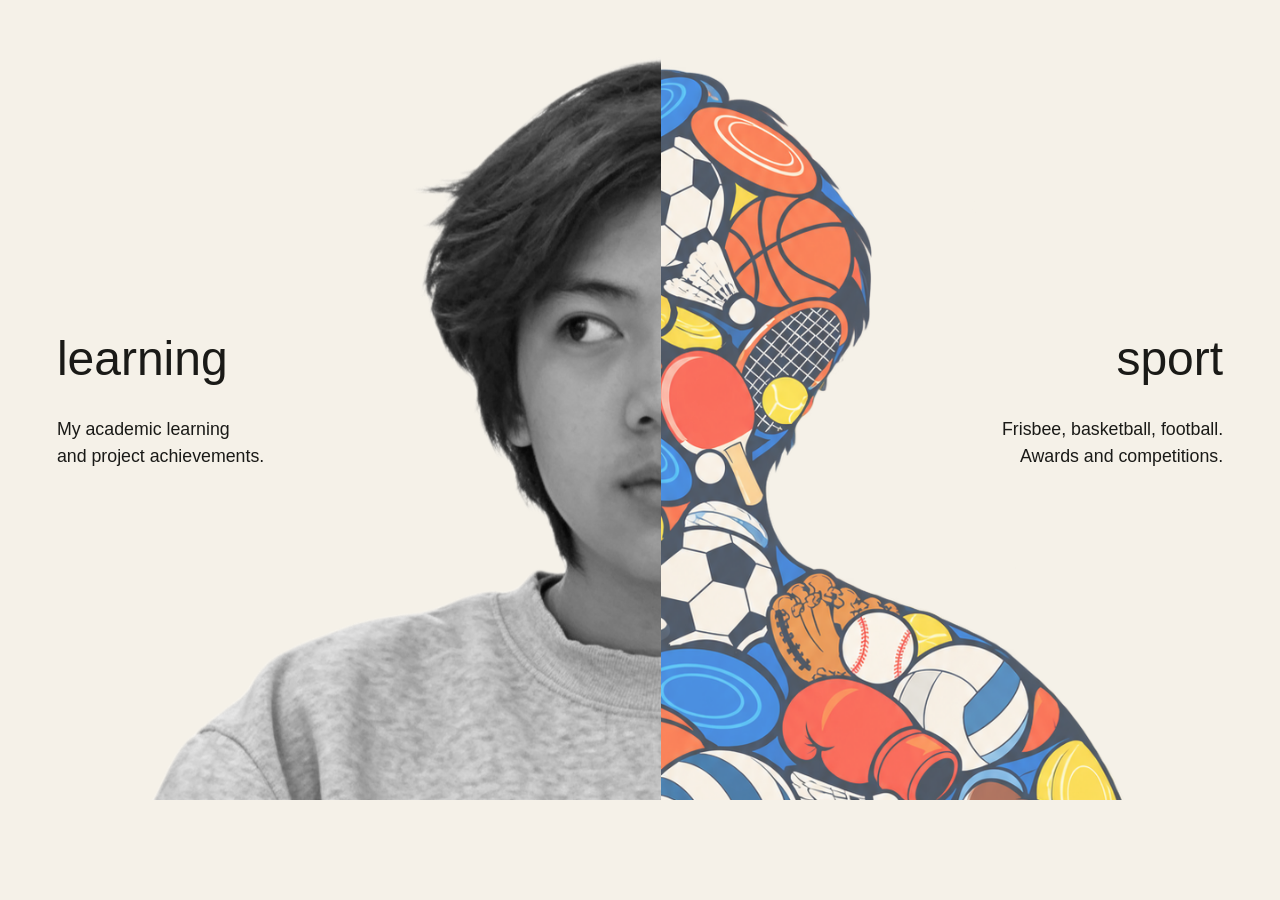
==== learner-sport-html/index.html @ 9e8c5ac2 "Add files via upload" ====
<!doctype html>
<html lang="en"><head><meta charset="utf-8"><meta name="viewport" content="width=device-width,initial-scale=1"><meta name="description" content="A personal portfolio of learning, sport and achievements."><title>Learner · Sport</title><link rel="stylesheet" href="styles.css"></head><body>
<main class="page home" data-figma-node="89:2"><h1 class="visually-hidden">Learner · Sport</h1>
<img class="home__portrait-right" src="assets/image-1.png" alt="Right half of a portrait filled with colorful sports equipment" width="543" height="900">
<img class="home__portrait-left" src="assets/image-2.png" alt="Left half of a black and white portrait" width="696" height="900">
<div class="home__labels"><section class="home__label"><h2 class="home__heading">learning</h2><p class="home__description">My academic learning<br>and project achievements.</p></section><section class="home__label home__label--sport"><h2 class="home__heading"><a href="sport.html">sport</a></h2><p class="home__description">Frisbee, basketball, football.<br>Awards and competitions.</p></section></div>
</main></body></html>
---- learner-sport-html/styles.css ----
:root{--paper:#f5f1e8;--ink:#1a1a17;--border:#c2baab;--page-width:1440px;--gutter:96px}*{box-sizing:border-box}html{background:var(--paper);color:var(--ink);font-family:Inter,Arial,Helvetica,sans-serif}body{margin:0}a{color:inherit;text-decoration:none}a:focus-visible{outline:2px solid currentColor;outline-offset:8px}a:hover{text-decoration:underline;text-underline-offset:6px}h1,h2,p,figure{margin:0}img{display:block;max-width:100%}.page{position:relative;max-width:var(--page-width);min-height:900px;margin:auto;background:var(--paper)}.nav{position:absolute;top:48px;left:96px;right:96px;display:flex;justify-content:space-between;align-items:flex-start;gap:32px;font-size:20px;line-height:1.45;z-index:5}.nav--inline{justify-content:flex-start}.title{font-size:88px;font-weight:600;letter-spacing:-1.5px;line-height:1.45}.section-title{font-size:26px;font-weight:600;line-height:1.45}.copy{font-size:21px;font-weight:400;line-height:1.45}.section{display:flex;flex-direction:column;gap:10px}.home{height:900px;min-height:0;overflow:hidden}.home__labels{position:absolute;left:64px;right:64px;top:180px;height:540px;display:flex;justify-content:space-between;align-items:center;z-index:2;pointer-events:none}.home__label{width:300px;display:flex;flex-direction:column;gap:16px;pointer-events:auto}.home__label--sport{text-align:right}.home__heading{font-size:54px;font-weight:400;line-height:normal;height:80px}.home__description{font-size:20px;line-height:1.5}.home__portrait-left{position:absolute;left:48px;top:0;width:696px;height:900px;max-width:none;pointer-events:none}.home__portrait-right{position:absolute;left:744px;top:0;width:543px;height:900px;max-width:none;pointer-events:none}.catalog{padding:140px var(--gutter) 90px}.catalog__intro{margin:24px 0;font-size:22px;line-height:normal}.catalog__grid{display:grid;grid-template-columns:repeat(3,minmax(0,1fr));gap:30px}.sport-card{display:flex;flex-direction:column;gap:20px}.sport-card__photo{height:360px;border:1px solid var(--border);display:flex;align-items:center;justify-content:center;font-size:18px;line-height:1.45}.sport-card__title{font-size:34px;line-height:1.45;font-weight:600}.football{padding:80px var(--gutter) 42px}.football__content{display:flex;flex-direction:column;gap:26px}.football__photos{height:252px;display:flex;align-items:center;justify-content:center;gap:32px}.football__solo{width:307px;height:230px}.football__team{width:360px;height:252px}.football__photos img{width:100%;height:100%;object-fit:cover}.swimming{padding:115px var(--gutter) 90px}.swimming__grid{display:grid;grid-template-columns:600px 584px;gap:64px;align-items:start}.swimming__text{display:flex;flex-direction:column;gap:24px}.swimming__stats{display:flex;flex-direction:column;gap:8px;font-size:24px;line-height:1.45;font-weight:600}.swimming__photo{width:584px;height:650px;border:1px solid var(--border);overflow:hidden}.swimming__photo img{width:100%;height:100%;object-fit:cover}.frisbee{height:900px;min-height:0;overflow:hidden;padding:120px var(--gutter) 0}.frisbee__content{display:flex;flex-direction:column;gap:32px}.frisbee .title{line-height:1.5}.frisbee__about .section-title{font-size:24px;line-height:1.5}.frisbee__about .copy{font-size:20px;line-height:1.5}.frisbee__columns{display:grid;grid-template-columns:repeat(2,minmax(0,1fr));gap:64px;height:160px;overflow:hidden}.frisbee__columns .section{gap:16px}.frisbee__columns .section-title{font-size:30px;line-height:1.5}.frisbee__columns .copy{font-size:22px;line-height:1.5}.frisbee__photo{position:absolute;left:96px;top:574px;width:495px;height:311px}.frisbee__photo img{width:100%;height:100%;object-fit:cover}.visually-hidden{position:absolute;width:1px;height:1px;padding:0;margin:-1px;overflow:hidden;clip:rect(0,0,0,0);white-space:nowrap;border:0}
@media(min-width:761px) and (max-width:1439px){:root{--gutter:6.666667vw}.page{min-height:62.5vw}.nav{top:3.333333vw;left:6.666667vw;right:6.666667vw;font-size:1.388889vw;gap:2.222222vw}.title{font-size:6.111111vw;letter-spacing:-.104167vw}.section-title{font-size:1.805556vw}.copy{font-size:1.458333vw}.section{gap:.694444vw}.home{height:62.5vw}.home__labels{left:4.444444vw;right:4.444444vw;top:12.5vw;height:37.5vw}.home__label{width:20.833333vw;gap:1.111111vw}.home__heading{font-size:3.75vw;height:5.555556vw}.home__description{font-size:1.388889vw}.home__portrait-left{left:3.333333vw;width:48.333333vw;height:62.5vw}.home__portrait-right{left:51.666667vw;width:37.708333vw;height:62.5vw}.catalog{padding-top:9.722222vw}.catalog__intro{margin:1.666667vw 0;font-size:1.527778vw}.catalog__grid{gap:2.083333vw}.sport-card{gap:1.388889vw}.sport-card__photo{height:25vw;font-size:1.25vw}.sport-card__title{font-size:2.361111vw}.football{padding-top:5.555556vw}.football__content{gap:1.805556vw}.football__photos{height:17.5vw;gap:2.222222vw}.football__solo{width:21.319444vw;height:15.972222vw}.football__team{width:25vw;height:17.5vw}.swimming{padding-top:7.986111vw}.swimming__grid{grid-template-columns:minmax(0,600fr) minmax(0,584fr);gap:4.444444vw}.swimming__text{gap:1.666667vw}.swimming__stats{font-size:1.666667vw;gap:.555556vw}.swimming__photo{width:100%;height:45.138889vw}.frisbee{height:62.5vw;padding-top:8.333333vw}.frisbee__content{gap:2.222222vw}.frisbee__about .section-title{font-size:1.666667vw}.frisbee__about .copy{font-size:1.388889vw}.frisbee__columns{gap:4.444444vw;height:11.111111vw}.frisbee__columns .section{gap:1.111111vw}.frisbee__columns .section-title{font-size:2.083333vw}.frisbee__columns .copy{font-size:1.527778vw}.frisbee__photo{left:6.666667vw;top:39.861111vw;width:34.375vw;height:21.597222vw}}
@media(max-width:760px){:root{--gutter:24px}.page{min-height:100svh}.nav{position:relative;inset:auto;padding-top:24px;font-size:16px;margin-bottom:30px}.title{font-size:clamp(44px,11vw,70px);letter-spacing:-1px;line-height:1.2}.section-title{font-size:23px}.copy{font-size:17px;line-height:1.55}.section{gap:9px}.catalog,.football,.swimming,.frisbee{padding:0 var(--gutter) 40px}.catalog .title{margin-top:34px}.catalog__intro{font-size:18px}.catalog__grid{grid-template-columns:1fr;gap:36px}.sport-card__photo{height:auto;aspect-ratio:396/280;font-size:16px}.sport-card__title{font-size:28px}.football__content,.swimming__text{gap:26px}.football__photos{height:auto;display:grid;grid-template-columns:1fr;gap:20px}.football__solo,.football__team{width:100%;height:auto;aspect-ratio:307/230}.football__team{aspect-ratio:360/252}.swimming__grid{grid-template-columns:1fr;gap:32px}.swimming__stats{font-size:21px}.swimming__photo{width:100%;height:auto;aspect-ratio:584/650}.frisbee{height:auto;overflow:visible;padding-top:40px}.frisbee__content{gap:28px}.frisbee__columns{grid-template-columns:1fr;height:auto;overflow:visible;gap:28px}.frisbee__about .section-title,.frisbee__columns .section-title{font-size:23px;line-height:1.45}.frisbee__about .copy,.frisbee__columns .copy{font-size:17px;line-height:1.55}.frisbee__columns .section{gap:9px}.frisbee__photo{position:relative;inset:auto;width:100%;height:auto;aspect-ratio:495/311;margin-top:30px}.home{height:100svh;min-height:650px;max-height:1000px}.home__labels{inset:30px 24px auto;height:auto;align-items:flex-start;gap:20px}.home__label{width:auto;max-width:47%;gap:8px}.home__heading{height:auto;font-size:32px}.home__description{font-size:14px;line-height:1.45}.home__portrait-left{width:696px;height:900px;left:calc(50% - 696px);top:auto;bottom:0;transform-origin:100% 100%;transform:scale(.7)}.home__portrait-right{width:543px;height:900px;left:50%;top:auto;bottom:0;transform-origin:0 100%;transform:scale(.7)}}
/* The directory title uses the design's compact, normal line-height. */
.catalog .title{line-height:normal}
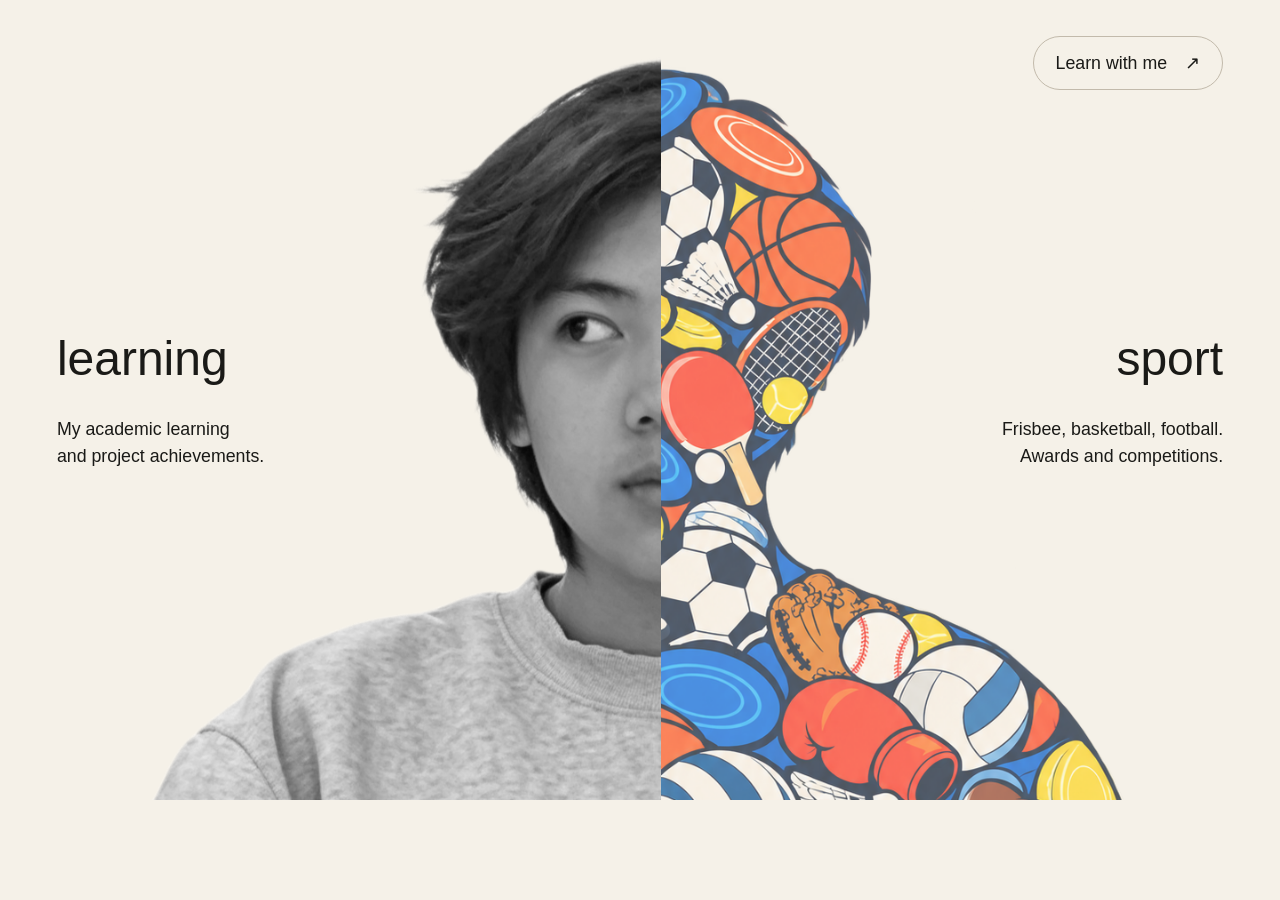
==== commit 72ad3e38: "Sync website folder with latest home and Learn with me page" ====
--- a/learner-sport-html/index.html
+++ b/learner-sport-html/index.html
@@ -3,5 +3,6 @@
 <main class="page home" data-figma-node="89:2"><h1 class="visually-hidden">Learner · Sport</h1>
 <img class="home__portrait-right" src="assets/image-1.png" alt="Right half of a portrait filled with colorful sports equipment" width="543" height="900">
 <img class="home__portrait-left" src="assets/image-2.png" alt="Left half of a black and white portrait" width="696" height="900">
-<div class="home__labels"><section class="home__label"><h2 class="home__heading">learning</h2><p class="home__description">My academic learning<br>and project achievements.</p></section><section class="home__label home__label--sport"><h2 class="home__heading"><a href="sport.html">sport</a></h2><p class="home__description">Frisbee, basketball, football.<br>Awards and competitions.</p></section></div>
+<div class="home__labels"><section class="home__label"><h2 class="home__heading">learning</h2><p class="home__description">My academic learning<br>and project achievements.</p></section><a class="home__label home__label--sport" href="sport.html"><h2 class="home__heading">sport</h2><p class="home__description">Frisbee, basketball, football.<br>Awards and competitions.</p></a></div>
+<a class="home__help-link" href="learn-with-me.html">Learn with me <span aria-hidden="true">↗</span></a>
 </main></body></html>
--- a/learner-sport-html/styles.css
+++ b/learner-sport-html/styles.css
@@ -3,3 +3,29 @@
 @media(max-width:760px){:root{--gutter:24px}.page{min-height:100svh}.nav{position:relative;inset:auto;padding-top:24px;font-size:16px;margin-bottom:30px}.title{font-size:clamp(44px,11vw,70px);letter-spacing:-1px;line-height:1.2}.section-title{font-size:23px}.copy{font-size:17px;line-height:1.55}.section{gap:9px}.catalog,.football,.swimming,.frisbee{padding:0 var(--gutter) 40px}.catalog .title{margin-top:34px}.catalog__intro{font-size:18px}.catalog__grid{grid-template-columns:1fr;gap:36px}.sport-card__photo{height:auto;aspect-ratio:396/280;font-size:16px}.sport-card__title{font-size:28px}.football__content,.swimming__text{gap:26px}.football__photos{height:auto;display:grid;grid-template-columns:1fr;gap:20px}.football__solo,.football__team{width:100%;height:auto;aspect-ratio:307/230}.football__team{aspect-ratio:360/252}.swimming__grid{grid-template-columns:1fr;gap:32px}.swimming__stats{font-size:21px}.swimming__photo{width:100%;height:auto;aspect-ratio:584/650}.frisbee{height:auto;overflow:visible;padding-top:40px}.frisbee__content{gap:28px}.frisbee__columns{grid-template-columns:1fr;height:auto;overflow:visible;gap:28px}.frisbee__about .section-title,.frisbee__columns .section-title{font-size:23px;line-height:1.45}.frisbee__about .copy,.frisbee__columns .copy{font-size:17px;line-height:1.55}.frisbee__columns .section{gap:9px}.frisbee__photo{position:relative;inset:auto;width:100%;height:auto;aspect-ratio:495/311;margin-top:30px}.home{height:100svh;min-height:650px;max-height:1000px}.home__labels{inset:30px 24px auto;height:auto;align-items:flex-start;gap:20px}.home__label{width:auto;max-width:47%;gap:8px}.home__heading{height:auto;font-size:32px}.home__description{font-size:14px;line-height:1.45}.home__portrait-left{width:696px;height:900px;left:calc(50% - 696px);top:auto;bottom:0;transform-origin:100% 100%;transform:scale(.7)}.home__portrait-right{width:543px;height:900px;left:50%;top:auto;bottom:0;transform-origin:0 100%;transform:scale(.7)}}
 /* The directory title uses the design's compact, normal line-height. */
 .catalog .title{line-height:normal}
+/* Learn with me uses the same paper, typography and local photos as the portfolio. */
+.home__help-link{position:absolute;right:64px;top:40px;z-index:3;display:inline-flex;align-items:center;gap:18px;padding:14px 22px;border:1px solid var(--border);border-radius:999px;background:var(--paper);font-size:20px;line-height:1.4;transition:background .15s ease,border-color .15s ease}.home__help-link:hover{background:#eae4d8;border-color:var(--ink);text-decoration:none}
+.help{padding:48px var(--gutter) 56px}
+.help__nav{display:flex;justify-content:space-between;gap:24px;font-size:18px;line-height:1.5}
+.help__header{max-width:900px;margin:76px 0 48px}
+.help__eyebrow{font-size:13px;letter-spacing:2px;line-height:1.5}
+.help__header .title{margin:12px 0 20px;line-height:1.1}
+.help__intro{max-width:750px;font-size:22px;line-height:1.6}
+.help__grid{display:grid;grid-template-columns:repeat(2,minmax(0,1fr));gap:32px;align-items:start}
+.help-card{border:1px solid var(--border);min-width:0}
+.help-card__image{width:100%;height:280px;object-fit:cover}
+.help-card__body{padding:28px;display:flex;flex-direction:column;gap:18px;font-size:18px;line-height:1.65}
+.help-card__body .section-title{font-size:30px;line-height:1.25}
+.help-card__experience{font-size:16px;line-height:1.6}
+.help-details{border-top:1px solid var(--border);margin-top:6px}
+.help-details summary{padding:18px 0 0;cursor:pointer;font-weight:600;font-size:17px}
+.help-details summary:hover{text-decoration:underline;text-underline-offset:5px}
+.help-details summary:focus-visible{outline:2px solid var(--ink);outline-offset:5px}
+.help-details__content{padding-top:20px;display:flex;flex-direction:column;gap:10px;font-size:16px}
+.help-details__content h3{font-size:17px;margin:10px 0 0}
+.help-details__link{margin-top:12px;text-decoration:underline;text-underline-offset:4px}
+.help__footer{border-top:1px solid var(--border);margin-top:56px;padding-top:28px;display:flex;flex-direction:column;gap:12px;font-size:17px;line-height:1.6}
+.help__footer>p:first-child{font-size:26px;font-weight:600}
+.help__footer a{align-self:flex-start;margin-top:8px}
+@media(min-width:761px) and (max-width:1439px){.home__help-link{right:4.444444vw;top:2.777778vw;font-size:clamp(16px,1.388889vw,20px)}}
+@media(max-width:760px){.home__help-link{right:24px;left:auto;top:auto;bottom:24px;padding:12px 20px;font-size:18px}.help{padding:24px 24px 40px}.help__nav{font-size:15px;gap:16px}.help__header{margin:48px 0 32px}.help__intro{font-size:18px}.help__grid{grid-template-columns:1fr;gap:28px}.help-card__image{height:auto;aspect-ratio:4/3}.help-card__body{padding:22px;font-size:17px;gap:16px}.help-card__body .section-title{font-size:27px}.help__footer{margin-top:36px}}
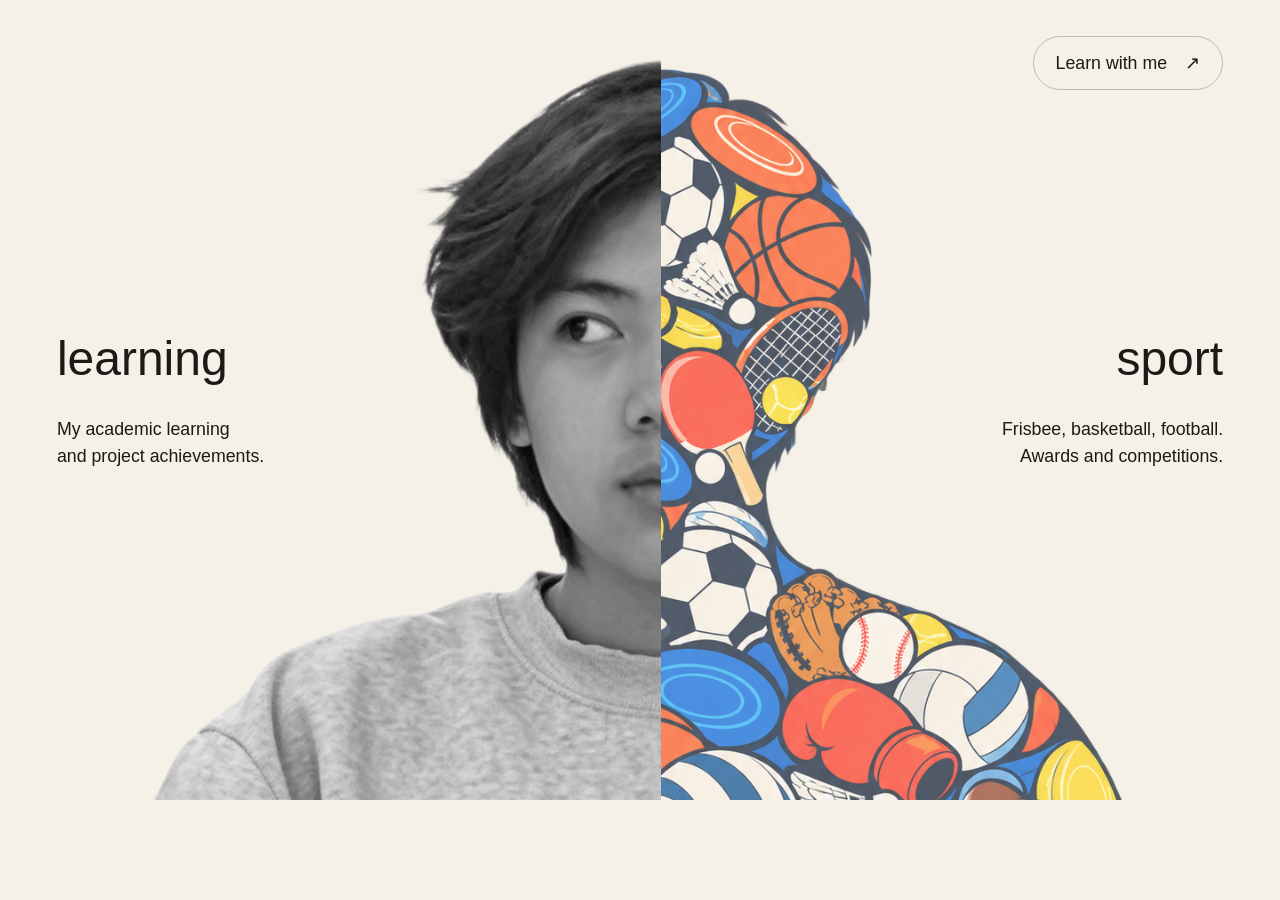
==== commit 325b7d3f: "Sync scroll reveal in website folder" ====
--- a/learner-sport-html/index.html
+++ b/learner-sport-html/index.html
@@ -1,8 +1,12 @@
 <!doctype html>
-<html lang="en"><head><meta charset="utf-8"><meta name="viewport" content="width=device-width,initial-scale=1"><meta name="description" content="A personal portfolio of learning, sport and achievements."><title>Learner · Sport</title><link rel="stylesheet" href="styles.css"></head><body>
+<html lang="en"><head><meta charset="utf-8"><meta name="viewport" content="width=device-width,initial-scale=1"><meta name="description" content="A personal portfolio of learning, sport and achievements."><title>Learner · Sport</title><link rel="stylesheet" href="styles.css?v=portrait-scroll-3"></head><body>
 <main class="page home" data-figma-node="89:2"><h1 class="visually-hidden">Learner · Sport</h1>
 <img class="home__portrait-right" src="assets/image-1.png" alt="Right half of a portrait filled with colorful sports equipment" width="543" height="900">
 <img class="home__portrait-left" src="assets/image-2.png" alt="Left half of a black and white portrait" width="696" height="900">
-<div class="home__labels"><section class="home__label"><h2 class="home__heading">learning</h2><p class="home__description">My academic learning<br>and project achievements.</p></section><a class="home__label home__label--sport" href="sport.html"><h2 class="home__heading">sport</h2><p class="home__description">Frisbee, basketball, football.<br>Awards and competitions.</p></a></div>
+<div class="home__portrait-stage" aria-hidden="true">
+  <div class="home__portrait-scene home__portrait-scene--sport"><img class="home__portrait-full" src="../assets/portrait-sport.png" alt="" width="1086" height="1448"></div>
+  <div class="home__portrait-scene home__portrait-scene--learning"><img class="home__portrait-full" src="../assets/portrait-learning.png" alt="" width="1344" height="1792"></div>
+</div>
+<div class="home__labels"><section class="home__label home__label--learning" tabindex="0" aria-label="Learning"><h2 class="home__heading">learning</h2><p class="home__description">My academic learning<br>and project achievements.</p></section><a class="home__label home__label--sport" href="sport.html"><h2 class="home__heading">sport</h2><p class="home__description">Frisbee, basketball, football.<br>Awards and competitions.</p></a></div>
 <a class="home__help-link" href="learn-with-me.html">Learn with me <span aria-hidden="true">↗</span></a>
 </main></body></html>
--- a/learner-sport-html/styles.css
+++ b/learner-sport-html/styles.css
@@ -3,6 +3,22 @@
 @media(max-width:760px){:root{--gutter:24px}.page{min-height:100svh}.nav{position:relative;inset:auto;padding-top:24px;font-size:16px;margin-bottom:30px}.title{font-size:clamp(44px,11vw,70px);letter-spacing:-1px;line-height:1.2}.section-title{font-size:23px}.copy{font-size:17px;line-height:1.55}.section{gap:9px}.catalog,.football,.swimming,.frisbee{padding:0 var(--gutter) 40px}.catalog .title{margin-top:34px}.catalog__intro{font-size:18px}.catalog__grid{grid-template-columns:1fr;gap:36px}.sport-card__photo{height:auto;aspect-ratio:396/280;font-size:16px}.sport-card__title{font-size:28px}.football__content,.swimming__text{gap:26px}.football__photos{height:auto;display:grid;grid-template-columns:1fr;gap:20px}.football__solo,.football__team{width:100%;height:auto;aspect-ratio:307/230}.football__team{aspect-ratio:360/252}.swimming__grid{grid-template-columns:1fr;gap:32px}.swimming__stats{font-size:21px}.swimming__photo{width:100%;height:auto;aspect-ratio:584/650}.frisbee{height:auto;overflow:visible;padding-top:40px}.frisbee__content{gap:28px}.frisbee__columns{grid-template-columns:1fr;height:auto;overflow:visible;gap:28px}.frisbee__about .section-title,.frisbee__columns .section-title{font-size:23px;line-height:1.45}.frisbee__about .copy,.frisbee__columns .copy{font-size:17px;line-height:1.55}.frisbee__columns .section{gap:9px}.frisbee__photo{position:relative;inset:auto;width:100%;height:auto;aspect-ratio:495/311;margin-top:30px}.home{height:100svh;min-height:650px;max-height:1000px}.home__labels{inset:30px 24px auto;height:auto;align-items:flex-start;gap:20px}.home__label{width:auto;max-width:47%;gap:8px}.home__heading{height:auto;font-size:32px}.home__description{font-size:14px;line-height:1.45}.home__portrait-left{width:696px;height:900px;left:calc(50% - 696px);top:auto;bottom:0;transform-origin:100% 100%;transform:scale(.7)}.home__portrait-right{width:543px;height:900px;left:50%;top:auto;bottom:0;transform-origin:0 100%;transform:scale(.7)}}
 /* The directory title uses the design's compact, normal line-height. */
 .catalog .title{line-height:normal}
+/* Reveal each fixed portrait like a scroll opening across the page. */
+@property --portrait-open{syntax:"<percentage>";inherits:false;initial-value:0%}
+.home__portrait-stage{position:absolute;inset:0;z-index:1;pointer-events:none;overflow:hidden}
+.home__portrait-scene{position:absolute;inset:0;background:var(--paper);--portrait-open:0%;transition:--portrait-open 1100ms cubic-bezier(.65,0,.2,1);will-change:clip-path}
+.home__portrait-scene--sport{clip-path:inset(0 0 0 calc(100% - var(--portrait-open)))}
+.home__portrait-scene--learning{clip-path:inset(0 calc(100% - var(--portrait-open)) 0 0)}
+.home__portrait-full{position:absolute;left:calc(50% - 519px);top:-440px;width:1086px;height:auto;max-width:none}
+.home__portrait-scene::after{content:"";position:absolute;top:0;bottom:0;width:30px;pointer-events:none;opacity:0;transition:opacity 180ms ease 950ms}
+.home__portrait-scene--sport::after{right:var(--portrait-open);transform:translateX(100%);background:linear-gradient(to right,rgba(26,26,23,.12),transparent)}
+.home__portrait-scene--learning::after{left:var(--portrait-open);transform:translateX(-100%);background:linear-gradient(to left,rgba(26,26,23,.12),transparent)}
+.home:has(.home__label--sport:hover) .home__portrait-scene--sport,.home:not(:has(.home__label:hover)):has(.home__label--sport:focus-visible) .home__portrait-scene--sport,.home:has(.home__label--learning:hover) .home__portrait-scene--learning,.home:not(:has(.home__label:hover)):has(.home__label--learning:focus-visible) .home__portrait-scene--learning{--portrait-open:100%}
+.home:has(.home__label--sport:hover) .home__portrait-scene--sport::after,.home:not(:has(.home__label:hover)):has(.home__label--sport:focus-visible) .home__portrait-scene--sport::after,.home:has(.home__label--learning:hover) .home__portrait-scene--learning::after,.home:not(:has(.home__label:hover)):has(.home__label--learning:focus-visible) .home__portrait-scene--learning::after{opacity:1;transition-delay:0ms}
+.home__label--learning:focus-visible{outline:2px solid var(--ink);outline-offset:8px}
+@media(min-width:761px) and (max-width:1439px){.home__portrait-full{left:13.958333vw;top:-30.555556vw;width:75.416667vw}}
+@media(max-width:760px){.home__portrait-full{left:calc(50% - 380.1px);top:auto;bottom:-75.6px;width:760.2px}}
+@media(prefers-reduced-motion:reduce){.home__portrait-scene,.home__portrait-scene::after{transition:none}.home__portrait-scene::after{display:none}}
 /* Learn with me uses the same paper, typography and local photos as the portfolio. */
 .home__help-link{position:absolute;right:64px;top:40px;z-index:3;display:inline-flex;align-items:center;gap:18px;padding:14px 22px;border:1px solid var(--border);border-radius:999px;background:var(--paper);font-size:20px;line-height:1.4;transition:background .15s ease,border-color .15s ease}.home__help-link:hover{background:#eae4d8;border-color:var(--ink);text-decoration:none}
 .help{padding:48px var(--gutter) 56px}
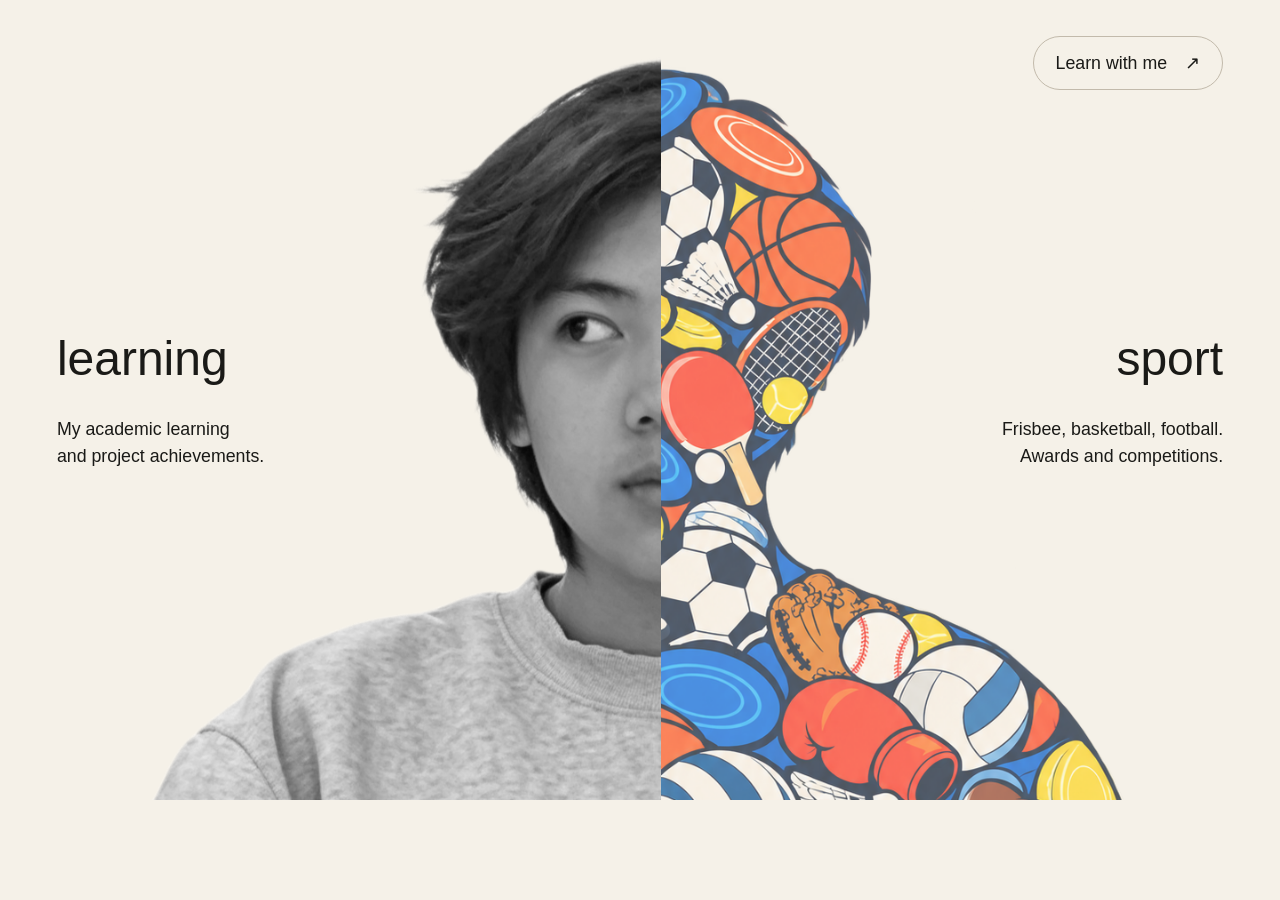
==== commit 9191a896: "Sync corrected scroll directions in website folder" ====
--- a/learner-sport-html/index.html
+++ b/learner-sport-html/index.html
@@ -1,5 +1,5 @@
 <!doctype html>
-<html lang="en"><head><meta charset="utf-8"><meta name="viewport" content="width=device-width,initial-scale=1"><meta name="description" content="A personal portfolio of learning, sport and achievements."><title>Learner · Sport</title><link rel="stylesheet" href="styles.css?v=portrait-scroll-3"></head><body>
+<html lang="en"><head><meta charset="utf-8"><meta name="viewport" content="width=device-width,initial-scale=1"><meta name="description" content="A personal portfolio of learning, sport and achievements."><title>Learner · Sport</title><link rel="stylesheet" href="styles.css?v=portrait-scroll-4"></head><body>
 <main class="page home" data-figma-node="89:2"><h1 class="visually-hidden">Learner · Sport</h1>
 <img class="home__portrait-right" src="assets/image-1.png" alt="Right half of a portrait filled with colorful sports equipment" width="543" height="900">
 <img class="home__portrait-left" src="assets/image-2.png" alt="Left half of a black and white portrait" width="696" height="900">
--- a/learner-sport-html/styles.css
+++ b/learner-sport-html/styles.css
@@ -7,12 +7,12 @@
 @property --portrait-open{syntax:"<percentage>";inherits:false;initial-value:0%}
 .home__portrait-stage{position:absolute;inset:0;z-index:1;pointer-events:none;overflow:hidden}
 .home__portrait-scene{position:absolute;inset:0;background:var(--paper);--portrait-open:0%;transition:--portrait-open 1100ms cubic-bezier(.65,0,.2,1);will-change:clip-path}
-.home__portrait-scene--sport{clip-path:inset(0 0 0 calc(100% - var(--portrait-open)))}
-.home__portrait-scene--learning{clip-path:inset(0 calc(100% - var(--portrait-open)) 0 0)}
+.home__portrait-scene--sport{clip-path:inset(0 calc(100% - var(--portrait-open)) 0 0)}
+.home__portrait-scene--learning{clip-path:inset(0 0 0 calc(100% - var(--portrait-open)))}
 .home__portrait-full{position:absolute;left:calc(50% - 519px);top:-440px;width:1086px;height:auto;max-width:none}
 .home__portrait-scene::after{content:"";position:absolute;top:0;bottom:0;width:30px;pointer-events:none;opacity:0;transition:opacity 180ms ease 950ms}
-.home__portrait-scene--sport::after{right:var(--portrait-open);transform:translateX(100%);background:linear-gradient(to right,rgba(26,26,23,.12),transparent)}
-.home__portrait-scene--learning::after{left:var(--portrait-open);transform:translateX(-100%);background:linear-gradient(to left,rgba(26,26,23,.12),transparent)}
+.home__portrait-scene--sport::after{left:var(--portrait-open);transform:translateX(-100%);background:linear-gradient(to left,rgba(26,26,23,.12),transparent)}
+.home__portrait-scene--learning::after{right:var(--portrait-open);transform:translateX(100%);background:linear-gradient(to right,rgba(26,26,23,.12),transparent)}
 .home:has(.home__label--sport:hover) .home__portrait-scene--sport,.home:not(:has(.home__label:hover)):has(.home__label--sport:focus-visible) .home__portrait-scene--sport,.home:has(.home__label--learning:hover) .home__portrait-scene--learning,.home:not(:has(.home__label:hover)):has(.home__label--learning:focus-visible) .home__portrait-scene--learning{--portrait-open:100%}
 .home:has(.home__label--sport:hover) .home__portrait-scene--sport::after,.home:not(:has(.home__label:hover)):has(.home__label--sport:focus-visible) .home__portrait-scene--sport::after,.home:has(.home__label--learning:hover) .home__portrait-scene--learning::after,.home:not(:has(.home__label:hover)):has(.home__label--learning:focus-visible) .home__portrait-scene--learning::after{opacity:1;transition-delay:0ms}
 .home__label--learning:focus-visible{outline:2px solid var(--ink);outline-offset:8px}
